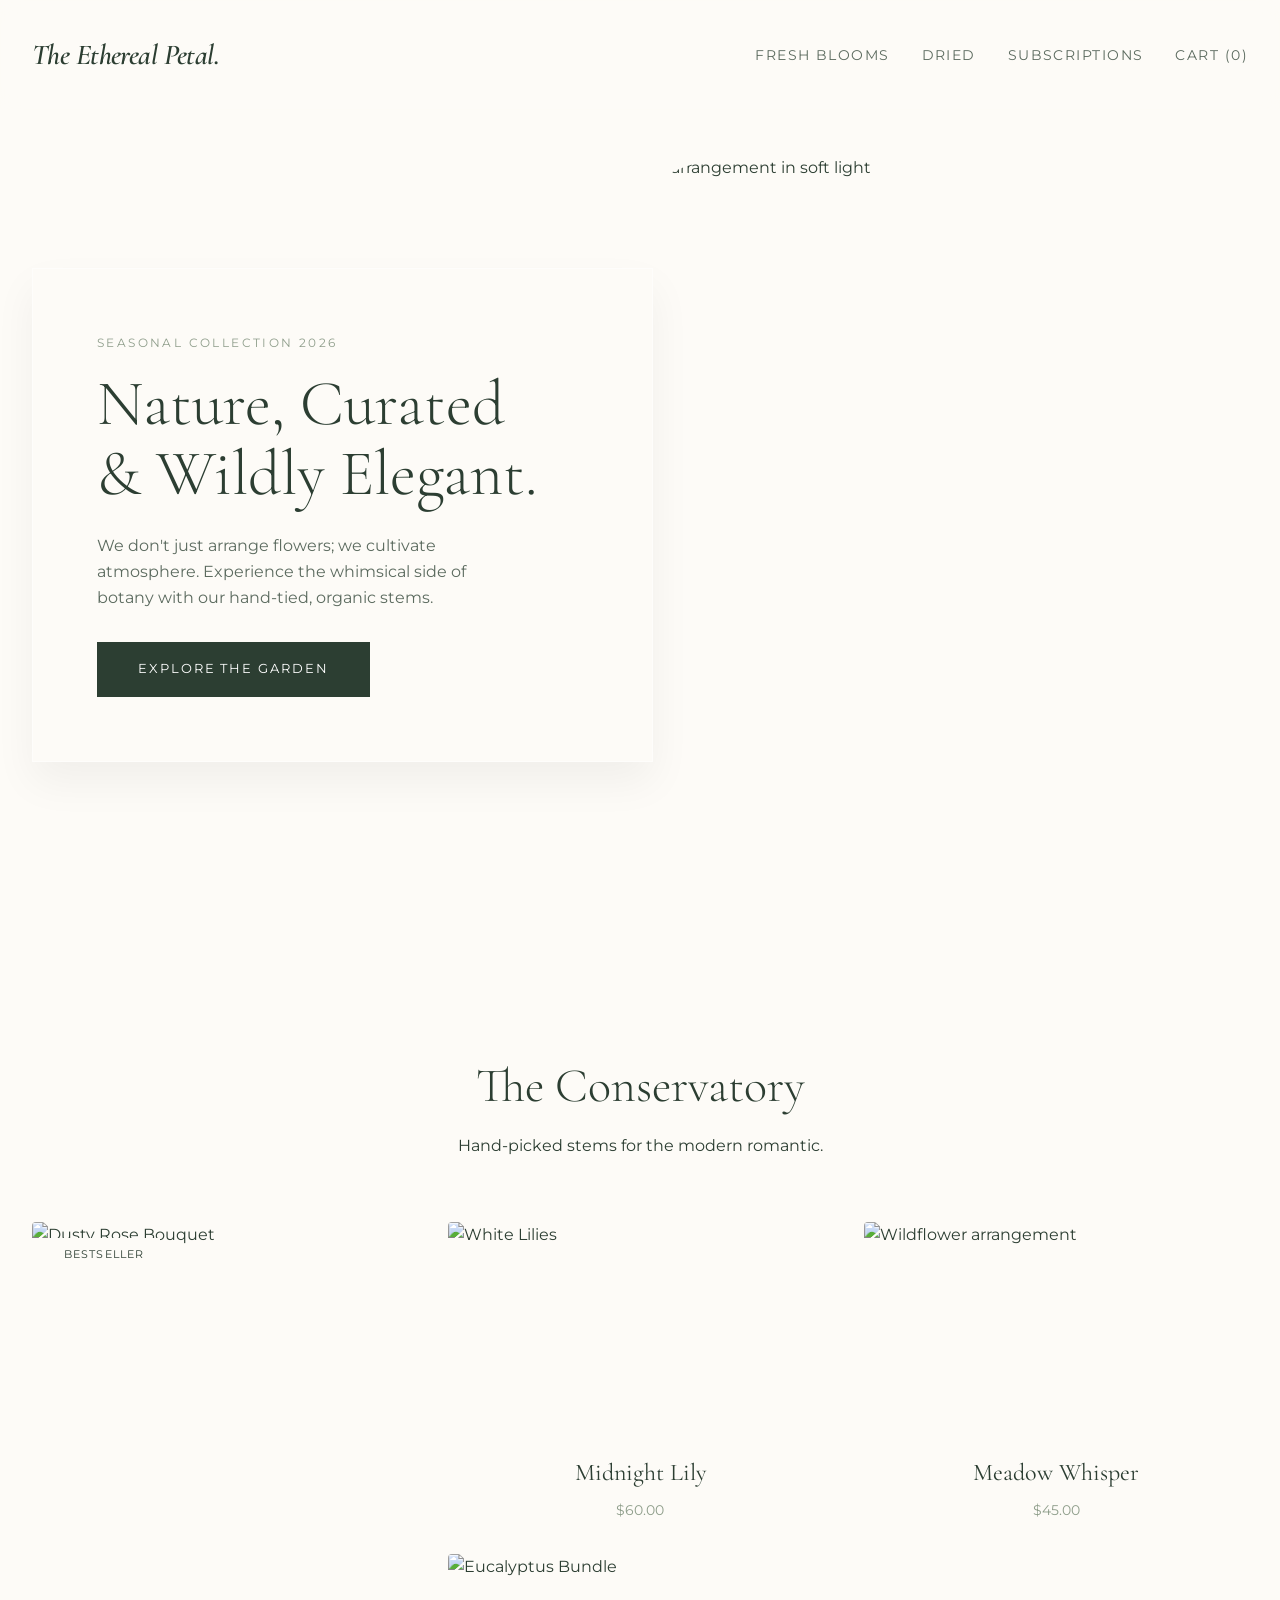
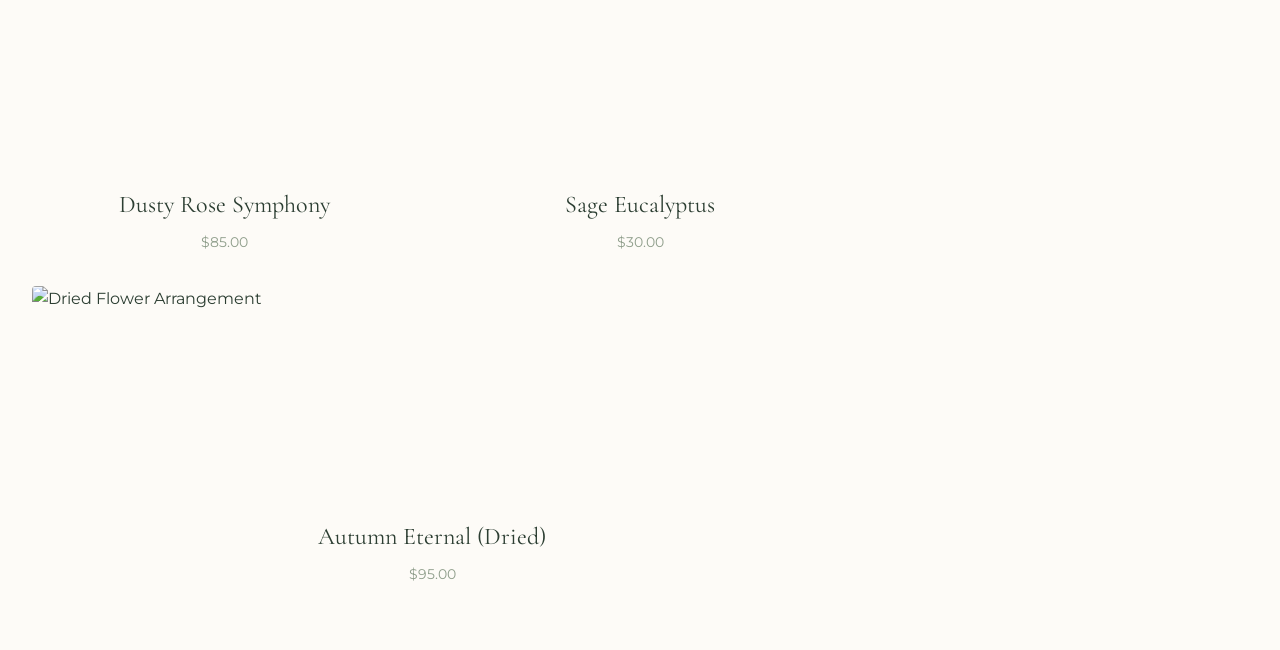
==== index.html @ b4035772 "Make florist pwa" ====
<!DOCTYPE html>
<html lang="en">
<head>
    <meta charset="UTF-8">
    <meta name="viewport" content="width=device-width, initial-scale=1.0">
    <title>The Ethereal Petal | Boutique Florist</title>
    <!-- Importing Google Fonts directly for the immediate design effect -->
    <link rel="preconnect" href="https://fonts.googleapis.com">
    <link rel="preconnect" href="https://fonts.gstatic.com" crossorigin>
    <link href="https://fonts.googleapis.com/css2?family=Cormorant+Garamond:ital,wght@0,300;0,600;1,400&family=Montserrat:wght@300;400;500&display=swap" rel="stylesheet">
    <link rel="stylesheet" href="style.css">

    <link rel="manifest" href="manifest.json">
    
    <!-- Mobile Theme Color (Matches your --bg-color) -->
    <meta name="theme-color" content="#FDFBF7">
    
    <!-- iOS Support (Optional but recommended) -->
    <link rel="apple-touch-icon" href="https://placehold.co/192x192/8F9E8B/FDFBF7?text=EP">
    <meta name="apple-mobile-web-app-status-bar-style" content="black-translucent">
</head>
<body>

    <!-- Semantic Header -->
    <header class="site-header">
        <nav class="navbar">
            <a href="#" class="logo">The Ethereal Petal.</a>
            <ul class="nav-links">
                <li><a href="#">Fresh Blooms</a></li>
                <li><a href="#">Dried</a></li>
                <li><a href="#">Subscriptions</a></li>
                <li><a href="#" class="cart-link">Cart (0)</a></li>
            </ul>
        </nav>
    </header>

    <main>
        <!-- Hero Section: Overlapping Layout -->
        <section class="hero">
            <div class="hero-grid">
                <div class="hero-image-wrapper">
                    <img src="https://images.unsplash.com/photo-1562690868-60bbe7293e94?q=80&w=2000&auto=format&fit=crop" alt="Artistic floral arrangement in soft light" class="hero-img">
                </div>
                <div class="hero-content">
                    <span class="eyebrow">Seasonal Collection 2026</span>
                    <h1>Nature, Curated <br> & Wildly Elegant.</h1>
                    <p>We don't just arrange flowers; we cultivate atmosphere. Experience the whimsical side of botany with our hand-tied, organic stems.</p>
                    <a href="#shop" class="btn-primary">Explore The Garden</a>
                </div>
            </div>
        </section>

        <!-- Product Section: Asymmetrical Masonry Grid -->
        <section id="shop" class="collection">
            <div class="section-header">
                <h2>The Conservatory</h2>
                <p>Hand-picked stems for the modern romantic.</p>
            </div>

            <div class="product-grid">
                <!-- Product 1: Large Feature -->
                <article class="product-card large-feature">
                    <div class="image-frame">
                        <img src="https://images.unsplash.com/photo-1712532223485-a309e7611ec3?q=80&w=687&auto=format&fit=crop" alt="Dusty Rose Bouquet" loading="lazy">
                        <span class="tag">Bestseller</span>
                    </div>
                    <div class="product-info">
                        <h3>Dusty Rose Symphony</h3>
                        <span class="price">$85.00</span>
                    </div>
                </article>

                <!-- Product 2: Vertical -->
                <article class="product-card vertical">
                    <div class="image-frame">
                        <img src="https://images.unsplash.com/photo-1631407779166-86952be9dbd7?q=80&w=1171&auto=format&fit=crop" alt="White Lilies" loading="lazy">
                    </div>
                    <div class="product-info">
                        <h3>Midnight Lily</h3>
                        <span class="price">$60.00</span>
                    </div>
                </article>

                <!-- Product 3: Standard -->
                <article class="product-card standard">
                    <div class="image-frame">
                        <img src="https://images.unsplash.com/photo-1663798563258-0ec9bf32314a?q=80&w=735&auto=format&fit=crop" alt="Wildflower arrangement" loading="lazy">
                    </div>
                    <div class="product-info">
                        <h3>Meadow Whisper</h3>
                        <span class="price">$45.00</span>
                    </div>
                </article>

                <!-- Product 4: Standard -->
                <article class="product-card standard">
                    <div class="image-frame">
                        <img src="https://images.unsplash.com/photo-1596073419667-9d77d59f033f?q=80&w=800&auto=format&fit=crop" alt="Eucalyptus Bundle" loading="lazy">
                    </div>
                    <div class="product-info">
                        <h3>Sage Eucalyptus</h3>
                        <span class="price">$30.00</span>
                    </div>
                </article>

                <!-- Product 5: Wide Feature -->
                <article class="product-card wide-feature">
                    <div class="image-frame">
                        <img src="https://images.unsplash.com/photo-1668365203812-62e818b7f979?q=80&w=1170&auto=format&fit=crop" alt="Dried Flower Arrangement" loading="lazy">
                    </div>
                    <div class="product-info">
                        <h3>Autumn Eternal (Dried)</h3>
                        <span class="price">$95.00</span>
                    </div>
                </article>
            </div>
        </section>
    </main>
    <script>
        if ('serviceWorker' in navigator) {
            window.addEventListener('load', () => {
                navigator.serviceWorker.register('./sw.js')
                    .then(registration => {
                        console.log('ServiceWorker registered with scope:', registration.scope);
                    })
                    .catch(err => {
                        console.log('ServiceWorker registration failed:', err);
                    });
            });
        }
    </script>
</body>
</html>
---- style.css ----
/* -----------------------------------------------------------
   1. VARIABLES & RESET
   Defining the "Organic Modern" Palette
----------------------------------------------------------- */
:root {
    /* Color Palette */
    --bg-color: #FDFBF7;       /* Warm Off-White */
    --text-primary: #2C3E32;   /* Deep Forest Green */
    --text-secondary: #5C6B5F; /* Muted Sage Text */
    --accent-sage: #8F9E8B;    /* Soft Sage */
    --accent-rose: #D4A5A5;    /* Dusty Rose */
    --card-bg: #FFFFFF;
    
    /* Typography */
    --font-heading: 'Cormorant Garamond', serif;
    --font-body: 'Montserrat', sans-serif;
    
    /* Spacing */
    --spacer-md: 2rem;
    --spacer-lg: 4rem;
    
    /* Transitions */
    --ease-out: cubic-bezier(0.25, 1, 0.5, 1);
}

*, *::before, *::after {
    box-sizing: border-box;
    margin: 0;
    padding: 0;
}

body {
    background-color: var(--bg-color);
    color: var(--text-primary);
    font-family: var(--font-body);
    line-height: 1.6;
    overflow-x: hidden; /* Prevent horizontal scroll from animations */
}

/* -----------------------------------------------------------
   2. NAVIGATION
----------------------------------------------------------- */
.site-header {
    padding: var(--spacer-md);
    position: sticky;
    top: 0;
    z-index: 100;
    background: rgba(253, 251, 247, 0.9);
    backdrop-filter: blur(10px); /* Glassmorphism effect */
}

.navbar {
    display: flex;
    justify-content: space-between;
    align-items: center;
    max-width: 1400px;
    margin: 0 auto;
}

.logo {
    font-family: var(--font-heading);
    font-size: 1.8rem;
    font-weight: 600;
    font-style: italic;
    text-decoration: none;
    color: var(--text-primary);
    letter-spacing: -0.02em;
}

.nav-links {
    list-style: none;
    display: flex;
    gap: var(--spacer-md);
}

.nav-links a {
    text-decoration: none;
    color: var(--text-secondary);
    font-size: 0.9rem;
    text-transform: uppercase;
    letter-spacing: 0.1em;
    transition: color 0.3s ease;
}

.nav-links a:hover {
    color: var(--accent-rose);
}

/* -----------------------------------------------------------
   3. HERO SECTION (Creative Overlap)
----------------------------------------------------------- */
.hero {
    min-height: 90vh;
    display: flex;
    align-items: center;
    justify-content: center;
    padding: var(--spacer-md);
    margin-bottom: var(--spacer-lg);
}

.hero-grid {
    display: grid;
    grid-template-columns: 1.5fr 2fr; /* Asymmetric split */
    max-width: 1400px;
    width: 100%;
    align-items: center;
    position: relative;
}

.hero-image-wrapper {
    grid-column: 2 / 3; /* Image takes right side */
    grid-row: 1;
    overflow: hidden;
    border-radius: 200px 200px 0 0; /* Arch shape */
    height: 80vh;
}

.hero-img {
    width: 100%;
    height: 100%;
    object-fit: cover;
    animation: slowZoom 20s infinite alternate;
}

/* Glassmorphism Overlay Box */
.hero-content {
    grid-column: 1 / 2;
    grid-row: 1;
    background: rgba(253, 251, 247, 0.85); /* Semi-transparent bg */
    backdrop-filter: blur(12px);
    padding: 4rem;
    margin-right: -100px; /* Force overlap onto image */
    z-index: 2; /* Bring text above image */
    border: 1px solid rgba(255,255,255,0.5);
    box-shadow: 0 20px 40px rgba(0,0,0,0.05);
}

.eyebrow {
    display: block;
    font-family: var(--font-body);
    text-transform: uppercase;
    letter-spacing: 0.2em;
    font-size: 0.75rem;
    color: var(--accent-sage);
    margin-bottom: 1rem;
}

.hero-content h1 {
    font-family: var(--font-heading);
    /* Fluid typography: scales between 3rem and 5rem */
    font-size: clamp(3rem, 5vw, 5rem); 
    line-height: 1.1;
    margin-bottom: 1.5rem;
    font-weight: 300;
}

.hero-content p {
    color: var(--text-secondary);
    margin-bottom: 2rem;
    max-width: 400px;
}

.btn-primary {
    display: inline-block;
    padding: 1rem 2.5rem;
    background-color: var(--text-primary);
    color: #fff;
    text-decoration: none;
    text-transform: uppercase;
    font-size: 0.8rem;
    letter-spacing: 0.15em;
    transition: all 0.4s var(--ease-out);
    border: 1px solid var(--text-primary);
}

.btn-primary:hover {
    background-color: transparent;
    color: var(--text-primary);
    transform: translateY(-3px);
    box-shadow: 0 10px 20px rgba(0,0,0,0.1);
}

/* -----------------------------------------------------------
   4. PRODUCT GRID (Masonry / Asymmetrical)
----------------------------------------------------------- */
.collection {
    max-width: 1400px;
    margin: 0 auto;
    padding: var(--spacer-lg) var(--spacer-md);
}

.section-header {
    text-align: center;
    margin-bottom: var(--spacer-lg);
}

.section-header h2 {
    font-family: var(--font-heading);
    font-size: 3rem;
    font-weight: 300;
    margin-bottom: 0.5rem;
}

/* The Grid Setup */
.product-grid {
    display: grid;
    /* 3 Column Grid */
    grid-template-columns: repeat(3, 1fr); 
    grid-auto-rows: 300px; /* Base row height */
    gap: 2rem;
}

/* Card Styling */
.product-card {
    display: flex;
    flex-direction: column;
    cursor: pointer;
    group: relative; /* For scoping hover effects */
}

.image-frame {
    flex: 1;
    width: 100%;
    position: relative;
    overflow: hidden;
    /* Smooth rounding transition for interaction */
    border-radius: 4px; 
    transition: border-radius 0.5s var(--ease-out), box-shadow 0.4s ease;
}

.image-frame img {
    width: 100%;
    height: 100%;
    object-fit: cover;
    transition: transform 0.8s var(--ease-out);
}

/* Tag styling */
.tag {
    position: absolute;
    top: 1rem;
    left: 1rem;
    background: var(--bg-color);
    padding: 0.5rem 1rem;
    font-size: 0.7rem;
    text-transform: uppercase;
    letter-spacing: 0.1em;
}

.product-info {
    margin-top: 1rem;
    text-align: center;
}

.product-info h3 {
    font-family: var(--font-heading);
    font-weight: 400;
    font-size: 1.5rem;
    margin-bottom: 0.25rem;
}

.product-info .price {
    font-family: var(--font-body);
    font-size: 0.9rem;
    color: var(--accent-sage);
}

/* --- Masonry Grid Logic (Spanning) --- */

/* Item 1: Tall on the left */
.large-feature {
    grid-column: span 1;
    grid-row: span 2;
}

/* Item 5: Wide across the bottom */
.wide-feature {
    grid-column: span 2;
    grid-row: span 1;
}

/* --- Interactive Effects (Hover) --- */

.product-card:hover .image-frame {
    /* Turn rectangle into an Archway on hover */
    border-radius: 150px 150px 0 0; 
    box-shadow: 0 15px 30px rgba(44, 62, 50, 0.15);
}

.product-card:hover .image-frame img {
    /* Slight zoom interaction */
    transform: scale(1.05); 
}

/* -----------------------------------------------------------
   5. RESPONSIVENESS (Mobile & Tablet)
----------------------------------------------------------- */

@media (max-width: 1024px) {
    .hero-grid {
        /* Stack vertically on smaller screens */
        grid-template-columns: 1fr;
        grid-template-rows: auto auto;
    }
    
    .hero-image-wrapper {
        grid-column: 1 / -1;
        grid-row: 1;
        height: 50vh;
        border-radius: 0; /* Reset custom shape for mobile */
    }

    .hero-content {
        grid-column: 1 / -1;
        grid-row: 2;
        margin-right: 0;
        margin-top: -3rem; /* Overlap upwards */
        padding: 2rem;
        text-align: center;
        width: 90%;
        margin-left: auto;
        margin-right: auto;
    }

    /* Simplify grid to 2 columns */
    .product-grid {
        grid-template-columns: repeat(2, 1fr);
        grid-auto-rows: auto; /* Let content dictate height */
    }
    
    /* Reset spans for 2 col layout */
    .large-feature, .wide-feature {
        grid-column: span 1;
        grid-row: auto;
    }
}

@media (max-width: 600px) {
    .nav-links {
        display: none; /* In real production, would be hamburger menu */
    }
    
    .product-grid {
        grid-template-columns: 1fr; /* 1 Column for mobile */
        gap: 3rem;
    }
    
    .hero-content h1 {
        font-size: 2.5rem;
    }
}

/* -----------------------------------------------------------
   6. ANIMATIONS
----------------------------------------------------------- */
@keyframes slowZoom {
    0% { transform: scale(1); }
    100% { transform: scale(1.1); }
}
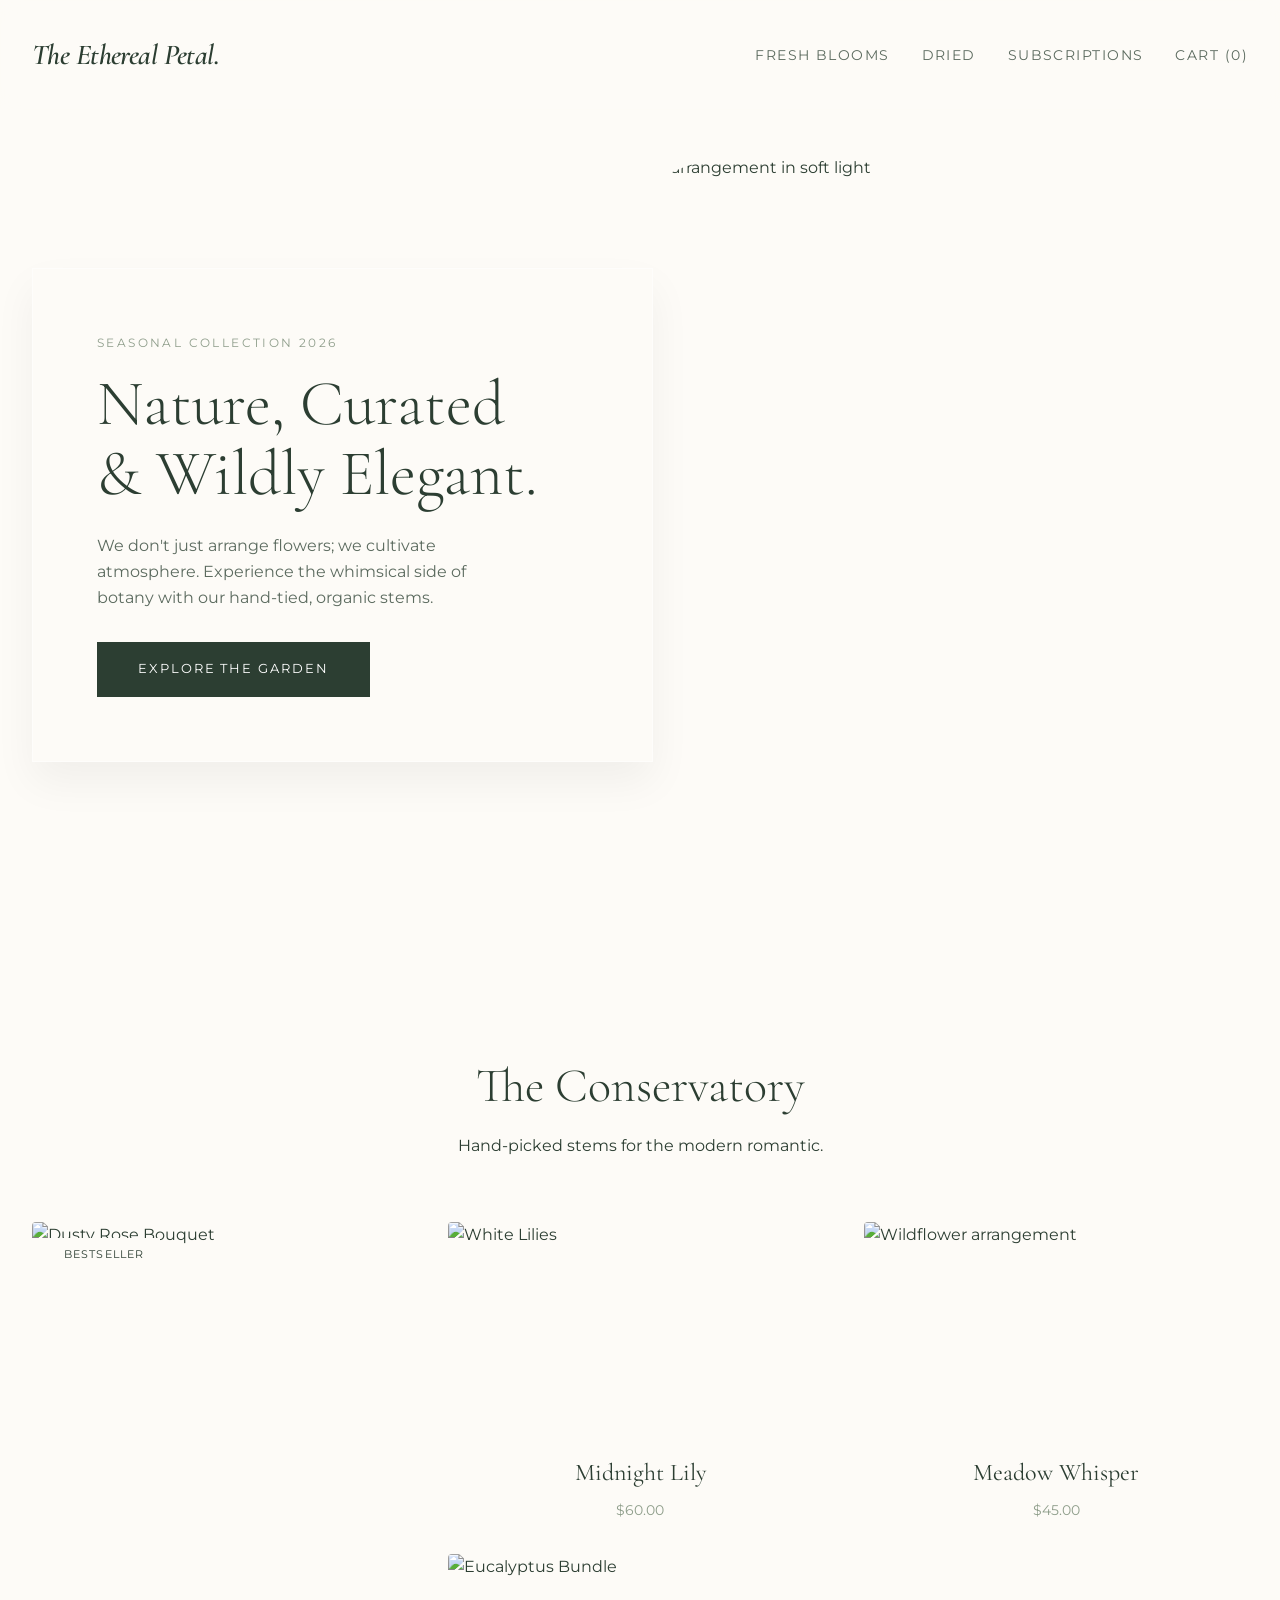
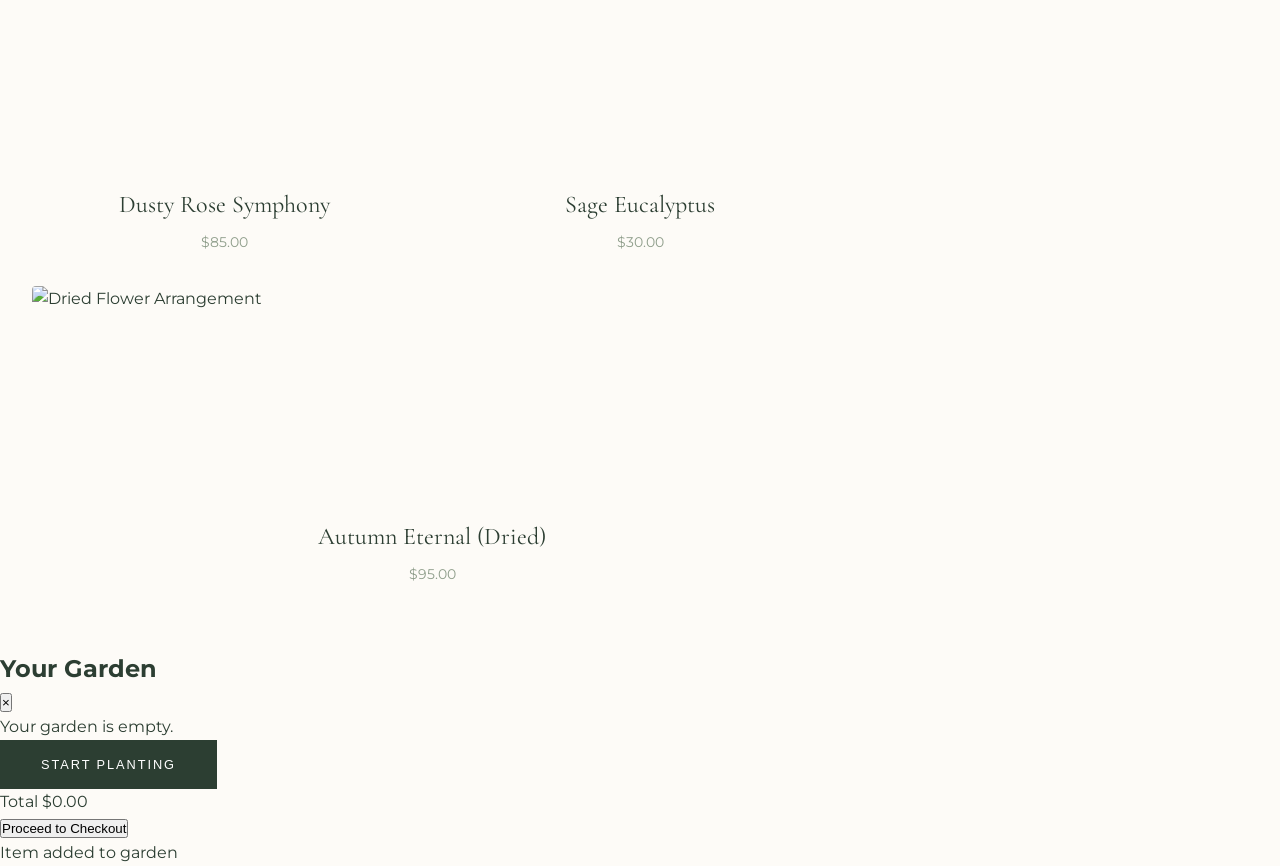
==== commit 2aae7e8e: "update navbar" ====
--- a/index.html
+++ b/index.html
@@ -26,12 +26,10 @@
         <nav class="navbar">
             <a href="#" class="logo">The Ethereal Petal.</a>
             <ul class="nav-links">
-                <li><a href="#">Fresh Blooms</a></li>
-                <li><a href="#">Dried</a></li>
-                <li><a href="#">Subscriptions</a></li>
-                <li><a href="#" class="cart-link">Cart (0)</a></li>
-            </ul>
-        </nav>
+                <li><a href="fresh-blooms.html">Fresh Blooms</a></li>
+                <li><a href="dried.html">Dried</a></li>
+                <li><a href="subscriptions.html">Subscriptions</a></li>
+                <li><a href="#" class="cart-link" id="cart-trigger">Cart (<span id="cart-count">0</span>)</a></li>        </nav>
     </header>
 
     <main>
@@ -68,6 +66,7 @@
                         <h3>Dusty Rose Symphony</h3>
                         <span class="price">$85.00</span>
                     </div>
+                    
                 </article>
 
                 <!-- Product 2: Vertical -->
@@ -116,10 +115,36 @@
             </div>
         </section>
     </main>
+    <div class="cart-overlay" id="cart-overlay"></div>
+    <aside class="cart-sidebar" id="cart-sidebar">
+        <div class="cart-header">
+            <h2>Your Garden</h2>
+            <button class="close-cart" id="close-cart">&times;</button>
+        </div>
+        
+        <!-- Items injected here via JS -->
+        <div class="cart-items-container" id="cart-items-container">
+            <!-- Empty State Template -->
+            <div class="empty-cart-msg">
+                <p>Your garden is empty.</p>
+                <button class="btn-primary" onclick="closeCart()">Start Planting</button>
+            </div>
+        </div>
+
+        <div class="cart-footer">
+            <div class="cart-total-row">
+                <span>Total</span>
+                <span id="cart-total-price">$0.00</span>
+            </div>
+            <button class="checkout-btn" id="checkout-btn">Proceed to Checkout</button>
+        </div>
+    </aside>
+    <div id="toast" class="toast hidden">Item added to garden</div>
+    <script src="script.js"></script>
     <script>
         if ('serviceWorker' in navigator) {
             window.addEventListener('load', () => {
-                navigator.serviceWorker.register('./sw.js')
+                navigator.serviceWorker.register('./app.js')
                     .then(registration => {
                         console.log('ServiceWorker registered with scope:', registration.scope);
                     })
--- a/style.css
+++ b/style.css
@@ -356,4 +356,192 @@
 @keyframes slowZoom {
     0% { transform: scale(1); }
     100% { transform: scale(1.1); }
+}
+
+/* Standardized Page Header (Smaller than Home Hero) */
+.page-header {
+    height: 40vh;
+    display: flex;
+    align-items: center;
+    justify-content: center;
+    text-align: center;
+    background-color: var(--accent-sage); /* Fallback */
+    position: relative;
+    margin-bottom: var(--spacer-lg);
+    color: #fff;
+}
+
+.page-header::after {
+    content: '';
+    position: absolute;
+    inset: 0;
+    background: rgba(44, 62, 50, 0.4); /* Dark overlay */
+}
+
+.page-header-bg {
+    position: absolute;
+    width: 100%;
+    height: 100%;
+    object-fit: cover;
+}
+
+.page-header-content {
+    position: relative;
+    z-index: 2;
+    max-width: 600px;
+}
+
+.page-header h1 {
+    font-family: var(--font-heading);
+    font-size: 3.5rem;
+    font-weight: 300;
+}
+
+/* --- Subscription Cards --- */
+.sub-grid {
+    display: grid;
+    grid-template-columns: repeat(auto-fit, minmax(300px, 1fr));
+    gap: 2rem;
+    max-width: 1200px;
+    margin: 0 auto 4rem auto;
+    padding: 0 2rem;
+}
+
+.sub-card {
+    background: var(--card-bg);
+    border: 1px solid #E5E5E5;
+    padding: 3rem 2rem;
+    text-align: center;
+    transition: all 0.4s var(--ease-out);
+    position: relative;
+    overflow: hidden;
+}
+
+.sub-card:hover {
+    border-color: var(--accent-sage);
+    transform: translateY(-5px);
+    box-shadow: 0 15px 30px rgba(0,0,0,0.05);
+}
+
+.sub-card.featured {
+    background-color: #F4F6F4; /* Very light sage */
+    border-color: var(--accent-sage);
+}
+
+.sub-price {
+    font-family: var(--font-heading);
+    font-size: 2.5rem;
+    margin: 1.5rem 0;
+    color: var(--text-primary);
+}
+
+.sub-freq {
+    font-size: 1rem;
+    color: var(--text-secondary);
+    font-family: var(--font-body);
+}
+
+.sub-features {
+    list-style: none;
+    margin-bottom: 2rem;
+    text-align: left;
+    margin-left: 1rem;
+}
+
+.sub-features li {
+    margin-bottom: 0.8rem;
+    color: var(--text-secondary);
+    position: relative;
+    padding-left: 1.5rem;
+}
+
+.sub-features li::before {
+    content: '•';
+    color: var(--accent-rose);
+    position: absolute;
+    left: 0;
+    font-size: 1.5rem;
+    line-height: 1rem;
+}
+
+/* --- Cart Page Styles --- */
+.cart-container {
+    max-width: 1200px;
+    margin: 0 auto 4rem auto;
+    padding: 0 2rem;
+    display: grid;
+    grid-template-columns: 2fr 1fr;
+    gap: 4rem;
+}
+
+.cart-items {
+    display: flex;
+    flex-direction: column;
+    gap: 2rem;
+}
+
+.cart-item {
+    display: grid;
+    grid-template-columns: 100px 1fr auto;
+    gap: 1.5rem;
+    align-items: center;
+    border-bottom: 1px solid #eee;
+    padding-bottom: 1.5rem;
+}
+
+.cart-thumb {
+    width: 100px;
+    height: 100px;
+    object-fit: cover;
+    border-radius: 4px;
+}
+
+.item-details h4 {
+    font-family: var(--font-heading);
+    font-size: 1.4rem;
+    margin-bottom: 0.25rem;
+}
+
+.remove-btn {
+    background: none;
+    border: none;
+    color: var(--accent-rose);
+    cursor: pointer;
+    font-size: 0.8rem;
+    text-transform: uppercase;
+    letter-spacing: 0.1em;
+    margin-top: 0.5rem;
+}
+
+.cart-summary {
+    background: #fff;
+    padding: 2rem;
+    border: 1px solid #eee;
+    height: fit-content;
+    position: sticky;
+    top: 120px;
+}
+
+.summary-row {
+    display: flex;
+    justify-content: space-between;
+    margin-bottom: 1rem;
+    color: var(--text-secondary);
+}
+
+.summary-total {
+    display: flex;
+    justify-content: space-between;
+    margin-top: 1.5rem;
+    padding-top: 1.5rem;
+    border-top: 1px dashed #ccc;
+    font-family: var(--font-heading);
+    font-size: 1.5rem;
+    color: var(--text-primary);
+}
+
+@media (max-width: 768px) {
+    .cart-container {
+        grid-template-columns: 1fr;
+    }
 }
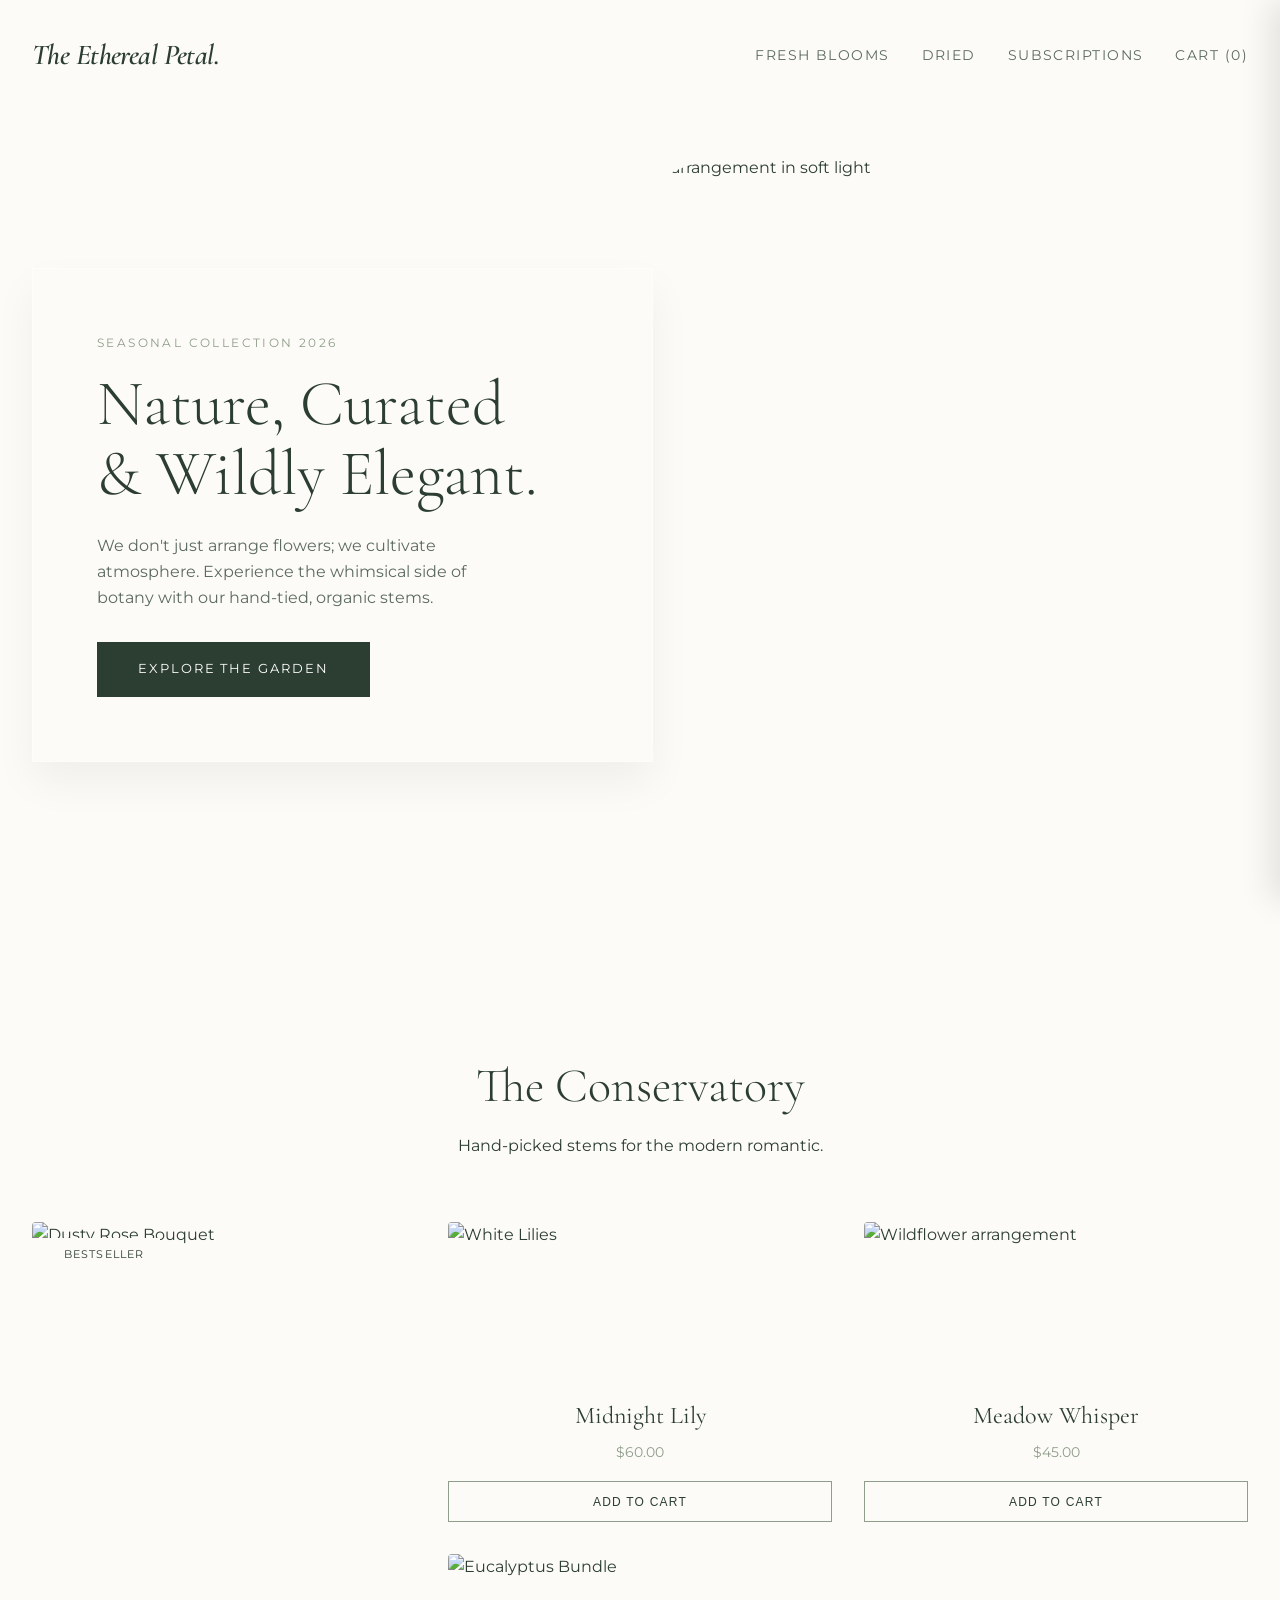
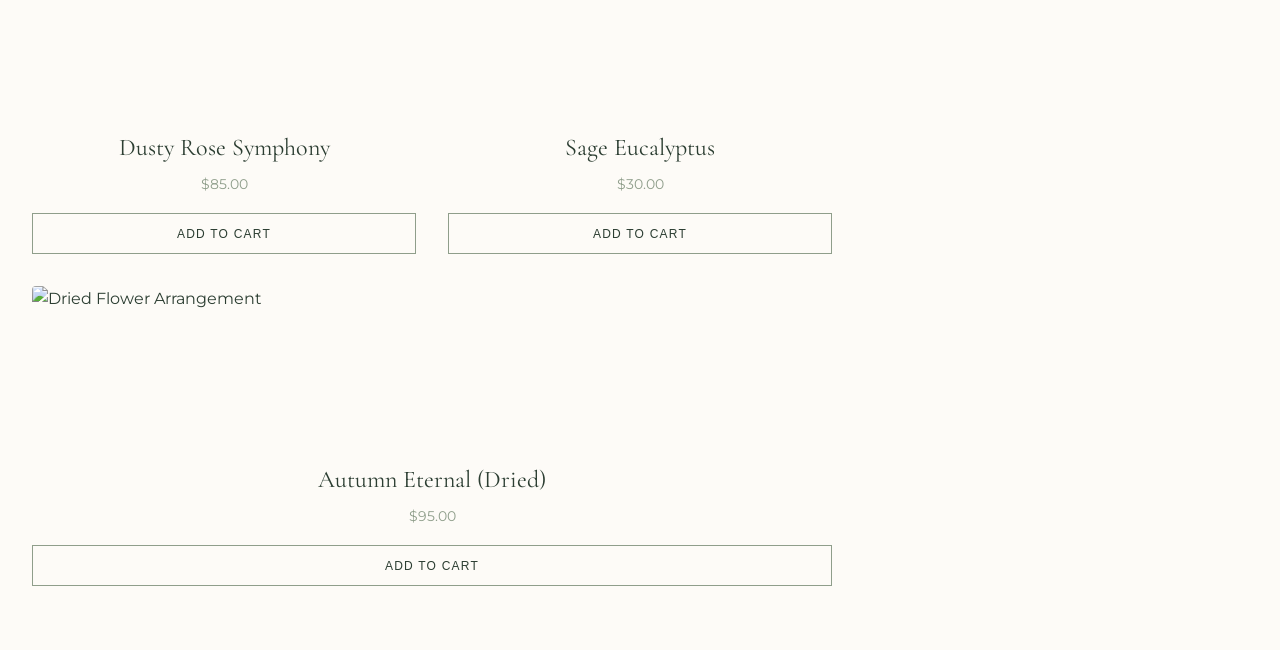
==== commit 8c45ccda: "add cart functionality" ====
--- a/index.html
+++ b/index.html
@@ -65,6 +65,13 @@
                     <div class="product-info">
                         <h3>Dusty Rose Symphony</h3>
                         <span class="price">$85.00</span>
+                        <button class="add-to-cart-btn"
+                                data-id="1"
+                                data-name="Dusty Rose Symphony"
+                                data-price="85.00"
+                                data-img="https://images.unsplash.com/photo-1712532223485-a309e7611ec3?q=80&w=687&auto=format&fit=crop">
+                            Add to Cart
+                        </button>
                     </div>
                     
                 </article>
@@ -77,6 +84,13 @@
                     <div class="product-info">
                         <h3>Midnight Lily</h3>
                         <span class="price">$60.00</span>
+                        <button class="add-to-cart-btn"
+                                data-id="2"
+                                data-name="Midnight Lily"
+                                data-price="60.00"
+                                data-img="https://images.unsplash.com/photo-1631407779166-86952be9dbd7?q=80&w=1171&auto=format&fit=crop">
+                            Add to Cart
+                        </button>
                     </div>
                 </article>
 
@@ -88,6 +102,13 @@
                     <div class="product-info">
                         <h3>Meadow Whisper</h3>
                         <span class="price">$45.00</span>
+                        <button class="add-to-cart-btn"
+                                data-id="3"
+                                data-name="Meadow Whisper"
+                                data-price="45.00"
+                                data-img="https://images.unsplash.com/photo-1663798563258-0ec9bf32314a?q=80&w=735&auto=format&fit=crop">
+                            Add to Cart
+                        </button>
                     </div>
                 </article>
 
@@ -99,6 +120,13 @@
                     <div class="product-info">
                         <h3>Sage Eucalyptus</h3>
                         <span class="price">$30.00</span>
+                        <button class="add-to-cart-btn"
+                                data-id="4"
+                                data-name="Sage Eucalyptus"
+                                data-price="30.00"
+                                data-img="https://images.unsplash.com/photo-1596073419667-9d77d59f033f?q=80&w=800&auto=format&fit=crop">
+                            Add to Cart
+                        </button>
                     </div>
                 </article>
 
@@ -110,6 +138,13 @@
                     <div class="product-info">
                         <h3>Autumn Eternal (Dried)</h3>
                         <span class="price">$95.00</span>
+                        <button class="add-to-cart-btn"
+                                data-id="5"
+                                data-name="Autumn Eternal (Dried)"
+                                data-price="95.00"
+                                data-img="https://images.unsplash.com/photo-1668365203812-62e818b7f979?q=80&w=1170&auto=format&fit=crop">
+                            Add to Cart
+                        </button>
                     </div>
                 </article>
             </div>
--- a/style.css
+++ b/style.css
@@ -544,4 +544,217 @@
     .cart-container {
         grid-template-columns: 1fr;
     }
+}
+
+/* Overlay Backdrop */
+.cart-overlay {
+    position: fixed;
+    top: 0;
+    left: 0;
+    width: 100%;
+    height: 100%;
+    background: rgba(44, 62, 50, 0.6); /* Dark Green tint */
+    backdrop-filter: blur(4px);
+    z-index: 900;
+    opacity: 0;
+    visibility: hidden;
+    transition: all 0.4s var(--ease-out);
+}
+
+.cart-overlay.active {
+    opacity: 1;
+    visibility: visible;
+}
+
+/* Sidebar */
+.cart-sidebar {
+    position: fixed;
+    top: 0;
+    right: 0;
+    width: 100%;
+    max-width: 450px;
+    height: 100vh;
+    background: var(--bg-color);
+    z-index: 1000;
+    transform: translateX(100%); /* Hidden by default */
+    transition: transform 0.4s var(--ease-out);
+    display: flex;
+    flex-direction: column;
+    box-shadow: -10px 0 30px rgba(0,0,0,0.1);
+}
+
+.cart-sidebar.active {
+    transform: translateX(0);
+}
+
+.cart-header {
+    padding: 2rem;
+    border-bottom: 1px solid #E5E5E5;
+    display: flex;
+    justify-content: space-between;
+    align-items: center;
+}
+
+.cart-header h2 {
+    font-family: var(--font-heading);
+    font-size: 2rem;
+    color: var(--text-primary);
+}
+
+.close-cart {
+    background: none;
+    border: none;
+    font-size: 2rem;
+    cursor: pointer;
+    color: var(--text-secondary);
+    transition: color 0.3s;
+}
+
+.close-cart:hover { color: var(--accent-rose); }
+
+/* Cart Items Area */
+.cart-items-container {
+    flex: 1;
+    overflow-y: auto;
+    padding: 2rem;
+}
+
+.cart-item-row {
+    display: grid;
+    grid-template-columns: 80px 1fr auto;
+    gap: 1rem;
+    margin-bottom: 2rem;
+    align-items: center;
+    border-bottom: 1px solid #f0f0f0;
+    padding-bottom: 1rem;
+    animation: fadeIn 0.3s ease;
+}
+
+.cart-item-img {
+    width: 80px;
+    height: 80px;
+    object-fit: cover;
+    border-radius: 4px;
+}
+
+.cart-item-details h4 {
+    font-family: var(--font-heading);
+    font-size: 1.2rem;
+    margin-bottom: 0.2rem;
+}
+
+.cart-item-price {
+    color: var(--accent-sage);
+    font-size: 0.9rem;
+}
+
+.qty-controls {
+    display: flex;
+    align-items: center;
+    gap: 0.5rem;
+    margin-top: 0.5rem;
+}
+
+.qty-btn {
+    width: 24px;
+    height: 24px;
+    border: 1px solid #ddd;
+    background: #fff;
+    cursor: pointer;
+    display: flex;
+    align-items: center;
+    justify-content: center;
+    border-radius: 50%;
+    transition: all 0.2s;
+}
+
+.qty-btn:hover { border-color: var(--text-primary); color: var(--text-primary); }
+
+.remove-item-btn {
+    background: none;
+    border: none;
+    color: var(--accent-rose);
+    font-size: 0.75rem;
+    text-transform: uppercase;
+    cursor: pointer;
+    margin-top: 0.5rem;
+    letter-spacing: 0.1em;
+}
+
+/* Footer */
+.cart-footer {
+    padding: 2rem;
+    border-top: 1px solid #E5E5E5;
+    background: #fff;
+}
+
+.cart-total-row {
+    display: flex;
+    justify-content: space-between;
+    font-family: var(--font-heading);
+    font-size: 1.5rem;
+    margin-bottom: 1.5rem;
+}
+
+.checkout-btn {
+    width: 100%;
+    padding: 1.2rem;
+    background: var(--text-primary);
+    color: #fff;
+    border: none;
+    text-transform: uppercase;
+    letter-spacing: 0.15em;
+    cursor: pointer;
+    transition: background 0.3s;
+}
+
+.checkout-btn:hover { background: var(--accent-sage); }
+
+/* Toast Notification */
+.toast {
+    position: fixed;
+    bottom: 30px;
+    left: 50%;
+    transform: translateX(-50%);
+    background: var(--text-primary);
+    color: #fff;
+    padding: 1rem 2rem;
+    border-radius: 50px;
+    font-family: var(--font-body);
+    font-size: 0.9rem;
+    z-index: 2000;
+    box-shadow: 0 10px 20px rgba(0,0,0,0.2);
+    opacity: 1;
+    transition: opacity 0.3s, transform 0.3s;
+}
+
+.toast.hidden {
+    opacity: 0;
+    transform: translateX(-50%) translateY(20px);
+    pointer-events: none;
+}
+
+/* Add to Cart Button Style (for product cards) */
+.add-to-cart-btn {
+    margin-top: 1rem;
+    width: 100%;
+    padding: 0.8rem;
+    background: transparent;
+    border: 1px solid var(--accent-sage);
+    color: var(--text-primary);
+    cursor: pointer;
+    text-transform: uppercase;
+    letter-spacing: 0.1em;
+    font-size: 0.75rem;
+    transition: all 0.3s;
+}
+
+.add-to-cart-btn:hover {
+    background: var(--accent-sage);
+    color: white;
+}
+
+@keyframes fadeIn {
+    from { opacity: 0; transform: translateY(10px); }
+    to { opacity: 1; transform: translateY(0); }
 }
